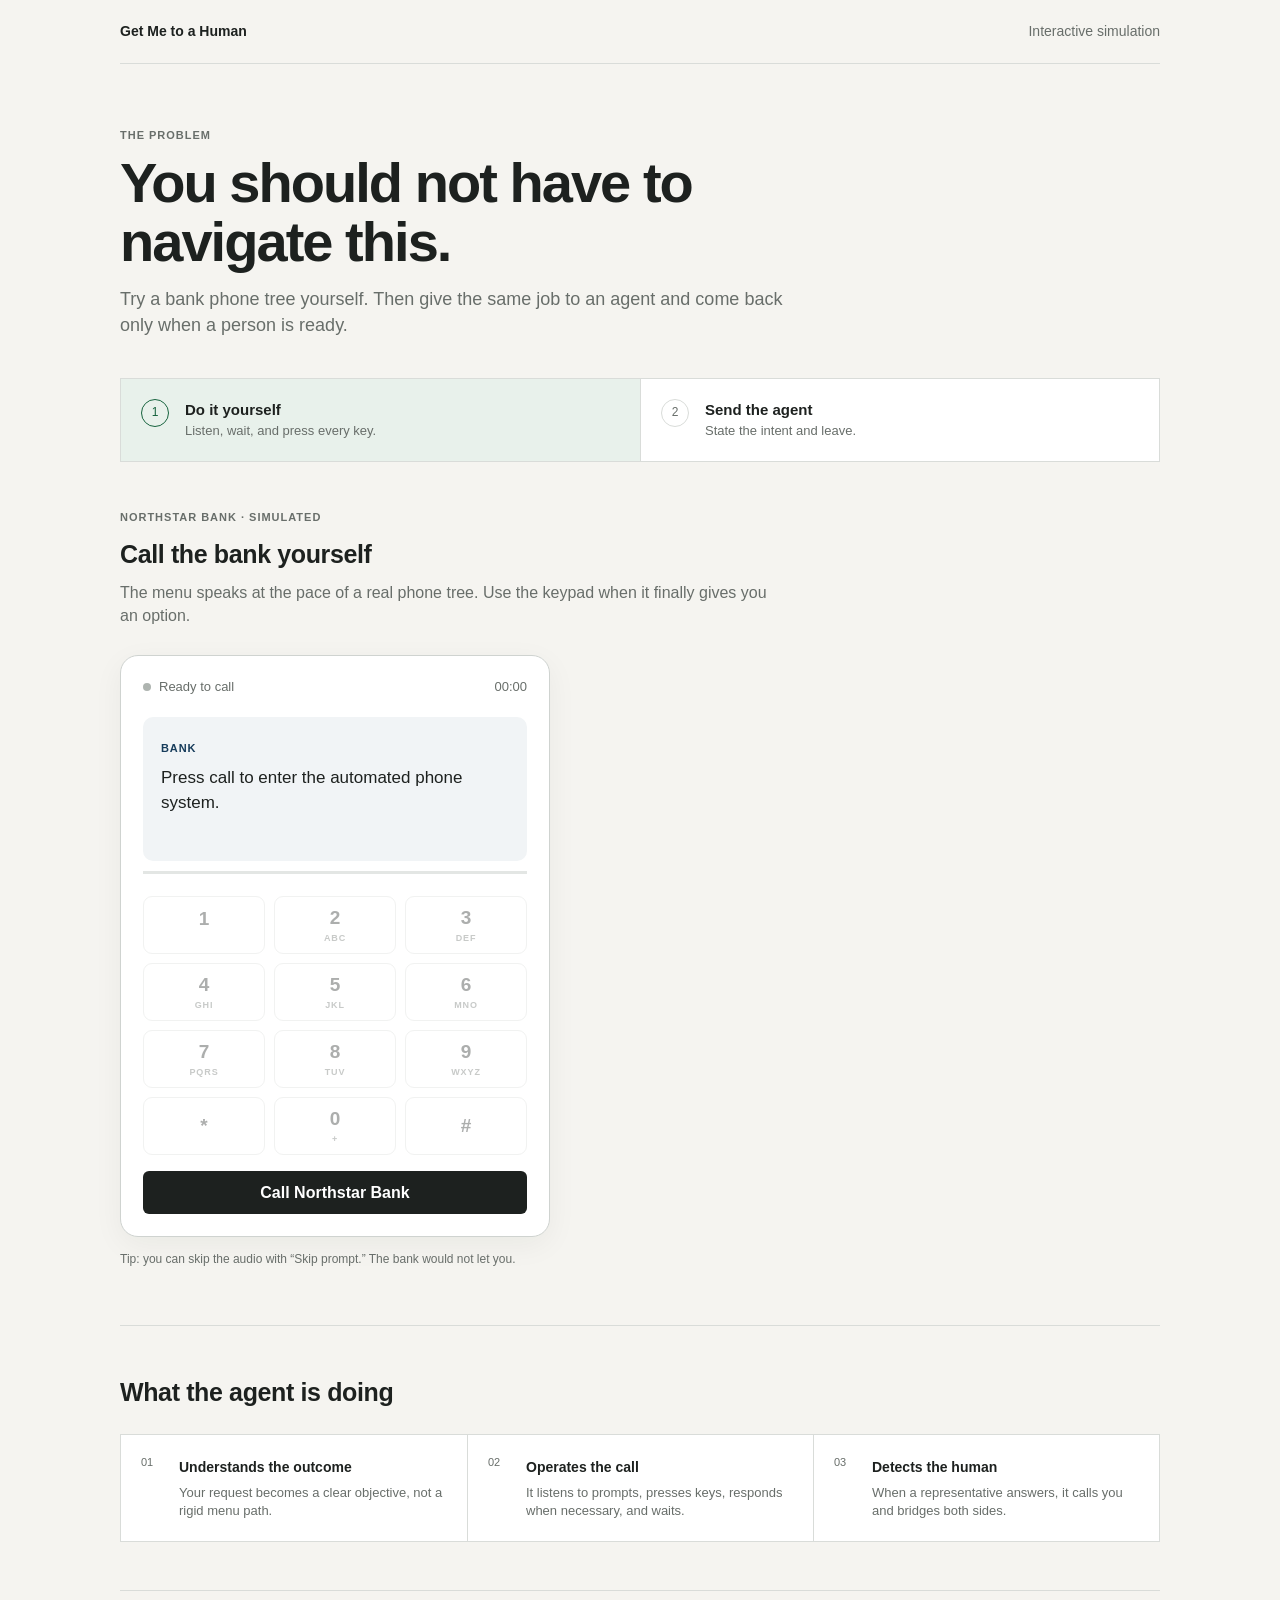
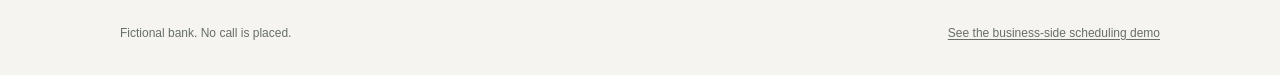
==== bank/index.html @ 04711ac1 "Add interactive bank phone-tree demo" ====
<!doctype html>
<html lang="en">
  <head>
    <meta charset="utf-8" />
    <meta name="viewport" content="width=device-width, initial-scale=1" />
    <meta name="description" content="See an AI phone agent navigate a slow bank phone tree and bring you in when a person answers." />
    <title>Bank phone tree demo · Get Me to a Human</title>
    <link rel="icon" href="../icon.svg" type="image/svg+xml" />
    <link rel="stylesheet" href="./styles.css" />
    <script src="./app.js" defer></script>
  </head>
  <body>
    <main>
      <nav>
        <a href="../">Get Me to a Human</a>
        <span>Interactive simulation</span>
      </nav>

      <header>
        <p class="eyebrow">THE PROBLEM</p>
        <h1>You should not have to navigate this.</h1>
        <p class="lede">Try a bank phone tree yourself. Then give the same job to an agent and come back only when a person is ready.</p>
      </header>

      <section class="mode-switch" aria-label="Choose a demo">
        <button class="mode active" data-mode="manual" type="button">
          <span>1</span>
          <strong>Do it yourself</strong>
          <small>Listen, wait, and press every key.</small>
        </button>
        <button class="mode" data-mode="agent" type="button">
          <span>2</span>
          <strong>Send the agent</strong>
          <small>State the intent and leave.</small>
        </button>
      </section>

      <section id="manual-demo" class="demo-panel" aria-labelledby="manual-title">
        <div class="panel-copy">
          <p class="eyebrow">NORTHSTAR BANK · SIMULATED</p>
          <h2 id="manual-title">Call the bank yourself</h2>
          <p>The menu speaks at the pace of a real phone tree. Use the keypad when it finally gives you an option.</p>
        </div>

        <div class="phone-shell">
          <div class="phone-topline">
            <div><span class="live-dot"></span><span id="manual-state">Ready to call</span></div>
            <time id="manual-time">00:00</time>
          </div>
          <div class="speaker" aria-live="polite">
            <span class="speaker-label">BANK</span>
            <p id="manual-transcript">Press call to enter the automated phone system.</p>
          </div>
          <div id="manual-progress" class="progress" aria-label="Call progress"></div>
          <div id="keypad" class="keypad" aria-label="Phone keypad">
            <button type="button" data-key="1">1<span></span></button>
            <button type="button" data-key="2">2<span>ABC</span></button>
            <button type="button" data-key="3">3<span>DEF</span></button>
            <button type="button" data-key="4">4<span>GHI</span></button>
            <button type="button" data-key="5">5<span>JKL</span></button>
            <button type="button" data-key="6">6<span>MNO</span></button>
            <button type="button" data-key="7">7<span>PQRS</span></button>
            <button type="button" data-key="8">8<span>TUV</span></button>
            <button type="button" data-key="9">9<span>WXYZ</span></button>
            <button type="button" data-key="*">*</button>
            <button type="button" data-key="0">0<span>+</span></button>
            <button type="button" data-key="#">#</button>
          </div>
          <div class="call-actions">
            <button id="manual-call" class="primary" type="button">Call Northstar Bank</button>
            <button id="manual-end" class="secondary hidden" type="button">End call</button>
          </div>
        </div>
        <p class="demo-note">Tip: you can skip the audio with “Skip prompt.” The bank would not let you.</p>
        <button id="skip-prompt" class="text-button hidden" type="button">Skip prompt</button>
      </section>

      <section id="agent-demo" class="demo-panel hidden" aria-labelledby="agent-title">
        <div class="panel-copy">
          <p class="eyebrow">THE ALTERNATIVE</p>
          <h2 id="agent-title">Tell the agent what you need</h2>
          <p>It handles the phone tree and hold time. Listen in if you want; your attention is not required.</p>
        </div>

        <form id="intent-form" class="intent-form">
          <label for="intent">What do you need from the bank?</label>
          <div class="intent-row">
            <input id="intent" value="Close my checking account" autocomplete="off" />
            <button class="primary" type="submit">Send agent</button>
          </div>
          <div class="examples" aria-label="Example intents">
            <button type="button" data-intent="Close my checking account">Close an account</button>
            <button type="button" data-intent="Report my debit card stolen">Stolen card</button>
            <button type="button" data-intent="Dispute a charge I do not recognize">Dispute a charge</button>
            <button type="button" data-intent="Ask about a mortgage payment">Mortgage help</button>
          </div>
        </form>

        <div id="agent-call" class="agent-call hidden">
          <div class="agent-summary">
            <div>
              <span class="status-dot"></span>
              <div><small id="agent-status-label">AGENT WORKING</small><strong id="agent-status">Calling Northstar Bank</strong></div>
            </div>
            <time id="agent-time">00:00</time>
          </div>

          <div class="intent-summary"><span>Intent</span><strong id="active-intent"></strong></div>

          <div class="call-layout">
            <div>
              <div class="section-label"><span>Live call</span><button id="audio-toggle" class="text-button" type="button">Mute call</button></div>
              <ol id="agent-log" class="agent-log" aria-live="polite"></ol>
            </div>
            <aside>
              <span class="aside-label">You</span>
              <div id="user-card" class="user-card waiting">
                <strong id="user-state">Free to do something else</strong>
                <p id="user-detail">We will ring you when a representative answers.</p>
              </div>
              <div class="attention">
                <span>Time you spent navigating</span>
                <strong id="attention-time">6 seconds</strong>
              </div>
            </aside>
          </div>
          <button id="restart-agent" class="secondary hidden" type="button">Try another intent</button>
        </div>
      </section>

      <section class="explanation">
        <h2>What the agent is doing</h2>
        <ol>
          <li><span>01</span><div><strong>Understands the outcome</strong><p>Your request becomes a clear objective, not a rigid menu path.</p></div></li>
          <li><span>02</span><div><strong>Operates the call</strong><p>It listens to prompts, presses keys, responds when necessary, and waits.</p></div></li>
          <li><span>03</span><div><strong>Detects the human</strong><p>When a representative answers, it calls you and bridges both sides.</p></div></li>
        </ol>
      </section>

      <footer>
        <span>Fictional bank. No call is placed.</span>
        <a href="../dentist/">See the business-side scheduling demo</a>
      </footer>
    </main>
  </body>
</html>
---- bank/styles.css ----
:root {
  --paper: #f5f4f0;
  --surface: #ffffff;
  --ink: #1d211f;
  --muted: #686e6a;
  --line: #d9dcd9;
  --accent: #17633e;
  --soft-accent: #e8f1eb;
  --bank: #173c5b;
  --alert: #a8542a;
  font-family: -apple-system, BlinkMacSystemFont, "Segoe UI", Roboto, Helvetica, Arial, sans-serif;
}

* { box-sizing: border-box; }
body { margin: 0; background: var(--paper); color: var(--ink); font-size: 16px; line-height: 1.45; }
button, input { font: inherit; }
button { cursor: pointer; }
main { width: min(1040px, calc(100% - 40px)); margin: 0 auto; }
a { color: inherit; text-underline-offset: .2em; }
nav { min-height: 64px; display: flex; align-items: center; justify-content: space-between; gap: 20px; border-bottom: 1px solid var(--line); font-size: 14px; }
nav a { font-weight: 650; text-decoration: none; }
nav span { color: var(--muted); }
header { max-width: 760px; padding: 64px 0 40px; }
.eyebrow, .section-label, .aside-label { margin: 0 0 10px; color: var(--muted); font-size: 11px; font-weight: 750; letter-spacing: .09em; }
h1, h2, h3, p { margin-top: 0; }
h1 { max-width: 650px; margin-bottom: 14px; font-size: clamp(34px, 5vw, 56px); line-height: 1.05; letter-spacing: -.035em; }
.lede { max-width: 670px; margin: 0; color: var(--muted); font-size: 18px; }

.mode-switch { display: grid; grid-template-columns: 1fr 1fr; border: 1px solid var(--line); background: var(--surface); }
.mode { display: grid; grid-template-columns: 32px 1fr; grid-template-rows: auto auto; gap: 2px 12px; padding: 20px; border: 0; background: transparent; color: var(--ink); text-align: left; }
.mode + .mode { border-left: 1px solid var(--line); }
.mode > span { grid-row: 1 / 3; width: 28px; height: 28px; display: grid; place-items: center; border: 1px solid var(--line); border-radius: 50%; color: var(--muted); font-size: 12px; }
.mode strong { font-size: 15px; }
.mode small { color: var(--muted); font-size: 13px; }
.mode.active { background: var(--soft-accent); }
.mode.active > span { border-color: var(--accent); color: var(--accent); }

.demo-panel { padding: 48px 0 56px; border-bottom: 1px solid var(--line); }
.panel-copy { max-width: 650px; margin-bottom: 28px; }
.panel-copy h2, .explanation h2 { margin-bottom: 8px; font-size: 25px; letter-spacing: -.015em; }
.panel-copy p:last-child { margin: 0; color: var(--muted); }
.phone-shell { width: min(100%, 430px); padding: 22px; border: 1px solid #cfd3d0; border-radius: 18px; background: var(--surface); box-shadow: 0 8px 30px rgba(25, 31, 27, .05); }
.phone-topline, .agent-summary { display: flex; align-items: center; justify-content: space-between; gap: 16px; color: var(--muted); font-size: 13px; }
.phone-topline > div, .agent-summary > div { display: flex; align-items: center; gap: 8px; }
.live-dot, .status-dot { width: 8px; height: 8px; border-radius: 50%; background: #aeb4b0; }
.phone-shell.calling .live-dot, .agent-call.running .status-dot, .agent-call.complete .status-dot { background: var(--accent); box-shadow: 0 0 0 4px rgba(23, 99, 62, .1); }
.speaker { min-height: 144px; margin: 20px 0 10px; padding: 18px; border-radius: 10px; background: #f1f4f6; }
.speaker-label { color: var(--bank); font-size: 11px; font-weight: 750; letter-spacing: .08em; }
.speaker p { margin: 8px 0 0; font-size: 17px; }
.progress { height: 3px; margin-bottom: 22px; overflow: hidden; background: #e3e6e4; }
.progress::before { content: ""; display: block; width: var(--progress, 0%); height: 100%; background: var(--bank); transition: width .3s linear; }
.keypad { display: grid; grid-template-columns: repeat(3, 1fr); gap: 9px; }
.keypad button { min-height: 58px; border: 1px solid var(--line); border-radius: 9px; background: #fff; color: var(--ink); font-size: 19px; font-weight: 600; }
.keypad button span { display: block; min-height: 12px; color: var(--muted); font-size: 9px; letter-spacing: .1em; }
.keypad button:disabled { cursor: not-allowed; opacity: .36; }
.keypad button:not(:disabled):active { background: #e9eeeb; transform: translateY(1px); }
.call-actions { display: flex; gap: 10px; margin-top: 16px; }
.primary, .secondary { min-height: 43px; padding: 10px 15px; border-radius: 6px; font-weight: 650; }
.primary { border: 0; background: var(--ink); color: #fff; }
.primary:hover { background: #333936; }
.secondary { border: 1px solid var(--line); background: transparent; color: var(--ink); }
.call-actions button { width: 100%; }
.demo-note { display: inline-block; margin: 14px 10px 0 0; color: var(--muted); font-size: 12px; }
.text-button { padding: 0; border: 0; background: transparent; color: var(--accent); font-size: 12px; }
.text-button:hover { text-decoration: underline; }

.intent-form { display: grid; gap: 10px; max-width: 760px; }
.intent-form label { font-size: 13px; font-weight: 650; }
.intent-row { display: grid; grid-template-columns: 1fr auto; gap: 10px; }
.intent-row input { min-width: 0; padding: 13px 14px; border: 1px solid #c7ccc8; border-radius: 6px; background: var(--surface); color: var(--ink); }
.examples { display: flex; flex-wrap: wrap; gap: 7px; }
.examples button { padding: 6px 9px; border: 1px solid var(--line); border-radius: 999px; background: transparent; color: var(--muted); font-size: 12px; }
.examples button:hover { border-color: #abb2ad; color: var(--ink); }
.agent-call { margin-top: 28px; border: 1px solid var(--line); background: var(--surface); }
.agent-summary { padding: 18px 20px; border-bottom: 1px solid var(--line); }
.agent-summary > div > div { display: grid; }
.agent-summary small { color: var(--accent); font-size: 10px; font-weight: 750; letter-spacing: .08em; }
.agent-summary strong { font-size: 15px; }
.intent-summary { display: grid; grid-template-columns: 80px 1fr; gap: 15px; padding: 14px 20px; border-bottom: 1px solid var(--line); font-size: 13px; }
.intent-summary span { color: var(--muted); }
.call-layout { display: grid; grid-template-columns: minmax(0, 1.5fr) minmax(240px, .7fr); }
.call-layout > div { min-height: 390px; padding: 20px; }
.call-layout aside { padding: 20px; border-left: 1px solid var(--line); background: #fafaf8; }
.section-label { display: flex; align-items: baseline; justify-content: space-between; }
.agent-log { margin: 0; padding: 0; list-style: none; }
.agent-log li { display: grid; grid-template-columns: 88px 1fr; gap: 12px; padding: 11px 0; border-top: 1px solid var(--line); font-size: 13px; }
.agent-log span { color: var(--muted); font-size: 11px; font-weight: 700; }
.agent-log p { margin: 0; }
.agent-log .action p { color: var(--accent); font-weight: 650; }
.user-card { padding: 15px; border: 1px solid var(--line); background: var(--surface); }
.user-card strong { display: block; font-size: 14px; }
.user-card p { margin: 5px 0 0; color: var(--muted); font-size: 12px; }
.user-card.ringing { border-color: #7aa087; background: var(--soft-accent); }
.user-card.ringing strong { color: var(--accent); }
.attention { display: grid; gap: 3px; margin-top: 20px; padding-top: 16px; border-top: 1px solid var(--line); }
.attention span { color: var(--muted); font-size: 12px; }
.attention strong { font-size: 18px; }
#restart-agent { margin: 0 20px 20px; }

.explanation { padding: 48px 0; border-bottom: 1px solid var(--line); }
.explanation ol { display: grid; grid-template-columns: repeat(3, 1fr); gap: 0; margin: 24px 0 0; padding: 0; list-style: none; border: 1px solid var(--line); background: var(--surface); }
.explanation li { display: grid; grid-template-columns: 30px 1fr; gap: 8px; padding: 20px; }
.explanation li + li { border-left: 1px solid var(--line); }
.explanation li > span { color: var(--muted); font-size: 11px; }
.explanation strong { font-size: 14px; }
.explanation p { margin: 5px 0 0; color: var(--muted); font-size: 13px; }
footer { min-height: 84px; display: flex; align-items: center; justify-content: space-between; gap: 20px; color: var(--muted); font-size: 12px; }
.hidden { display: none !important; }

button:focus-visible, input:focus-visible, a:focus-visible { outline: 2px solid rgba(23, 99, 62, .35); outline-offset: 2px; }

@media (max-width: 720px) {
  main { width: min(100% - 28px, 1040px); }
  header { padding-top: 44px; }
  .mode-switch, .call-layout, .explanation ol { grid-template-columns: 1fr; }
  .mode + .mode, .explanation li + li { border-left: 0; border-top: 1px solid var(--line); }
  .call-layout aside { border-top: 1px solid var(--line); border-left: 0; }
  .intent-row { grid-template-columns: 1fr; }
  footer { align-items: flex-start; flex-direction: column; justify-content: center; gap: 4px; }
}

@media (prefers-reduced-motion: reduce) {
  * { scroll-behavior: auto !important; }
}
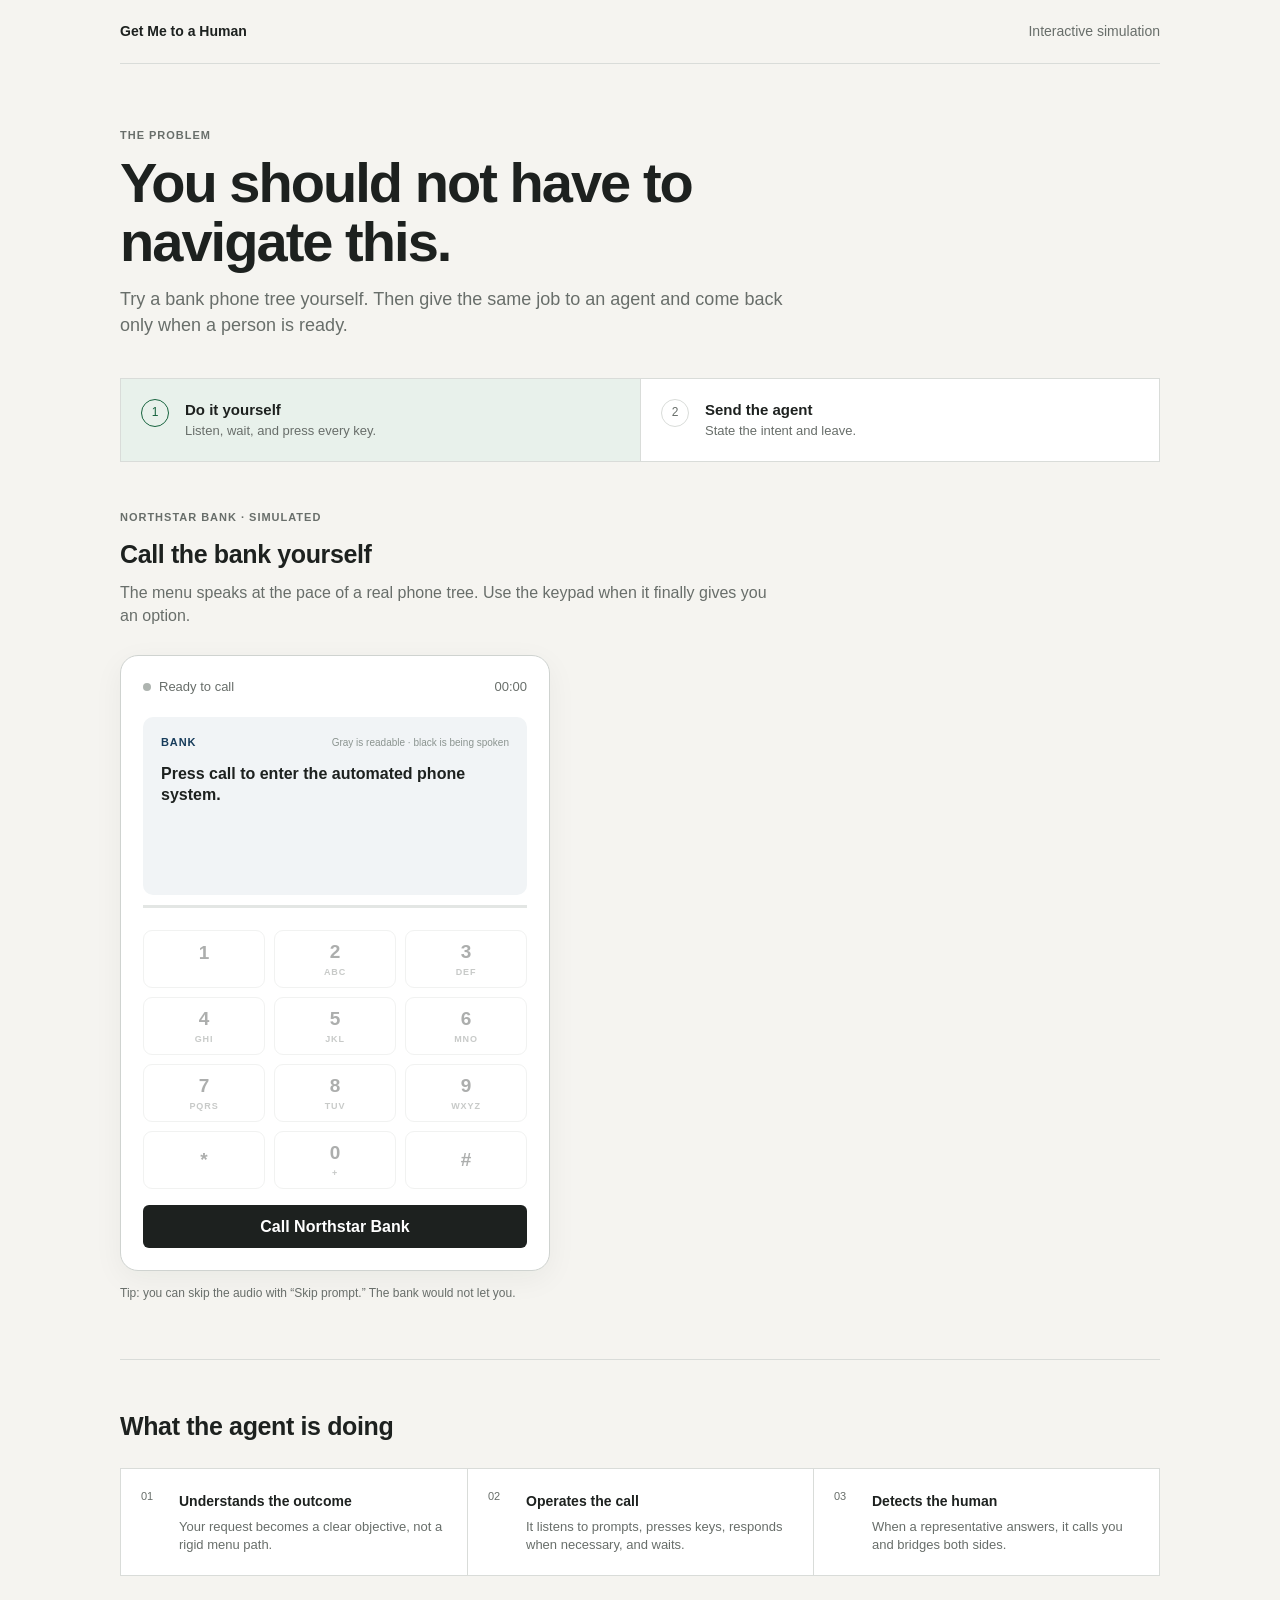
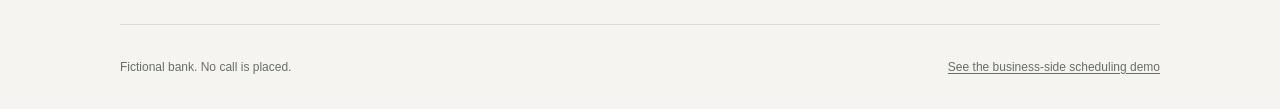
==== commit ae48219c: "Make bank IVR timing more realistic" ====
--- a/bank/index.html
+++ b/bank/index.html
@@ -48,8 +48,8 @@
             <time id="manual-time">00:00</time>
           </div>
           <div class="speaker" aria-live="polite">
-            <span class="speaker-label">BANK</span>
-            <p id="manual-transcript">Press call to enter the automated phone system.</p>
+            <div class="speaker-heading"><span class="speaker-label">BANK</span><span>Gray is readable · black is being spoken</span></div>
+            <div id="manual-transcript" class="prompt-carousel"><p class="active">Press call to enter the automated phone system.</p></div>
           </div>
           <div id="manual-progress" class="progress" aria-label="Call progress"></div>
           <div id="keypad" class="keypad" aria-label="Phone keypad">
--- a/bank/styles.css
+++ b/bank/styles.css
@@ -44,9 +44,15 @@
 .phone-topline > div, .agent-summary > div { display: flex; align-items: center; gap: 8px; }
 .live-dot, .status-dot { width: 8px; height: 8px; border-radius: 50%; background: #aeb4b0; }
 .phone-shell.calling .live-dot, .agent-call.running .status-dot, .agent-call.complete .status-dot { background: var(--accent); box-shadow: 0 0 0 4px rgba(23, 99, 62, .1); }
-.speaker { min-height: 144px; margin: 20px 0 10px; padding: 18px; border-radius: 10px; background: #f1f4f6; }
+.speaker { min-height: 178px; margin: 20px 0 10px; padding: 18px; overflow: hidden; border-radius: 10px; background: #f1f4f6; }
+.speaker-heading { display: flex; align-items: baseline; justify-content: space-between; gap: 12px; }
+.speaker-heading > span:last-child { color: #8b9490; font-size: 10px; }
 .speaker-label { color: var(--bank); font-size: 11px; font-weight: 750; letter-spacing: .08em; }
-.speaker p { margin: 8px 0 0; font-size: 17px; }
+.prompt-carousel { display: grid; grid-template-rows: repeat(3, minmax(0, auto)); gap: 7px; min-height: 112px; margin-top: 12px; }
+.prompt-carousel p { margin: 0; color: #a0a7a3; font-size: 16px; line-height: 1.32; transition: color .22s ease, opacity .22s ease, transform .22s ease; }
+.prompt-carousel p.past { color: #7d8581; opacity: .62; }
+.prompt-carousel p.active { color: var(--ink); opacity: 1; font-weight: 550; }
+.prompt-carousel p.future { opacity: .5; }
 .progress { height: 3px; margin-bottom: 22px; overflow: hidden; background: #e3e6e4; }
 .progress::before { content: ""; display: block; width: var(--progress, 0%); height: 100%; background: var(--bank); transition: width .3s linear; }
 .keypad { display: grid; grid-template-columns: repeat(3, 1fr); gap: 9px; }
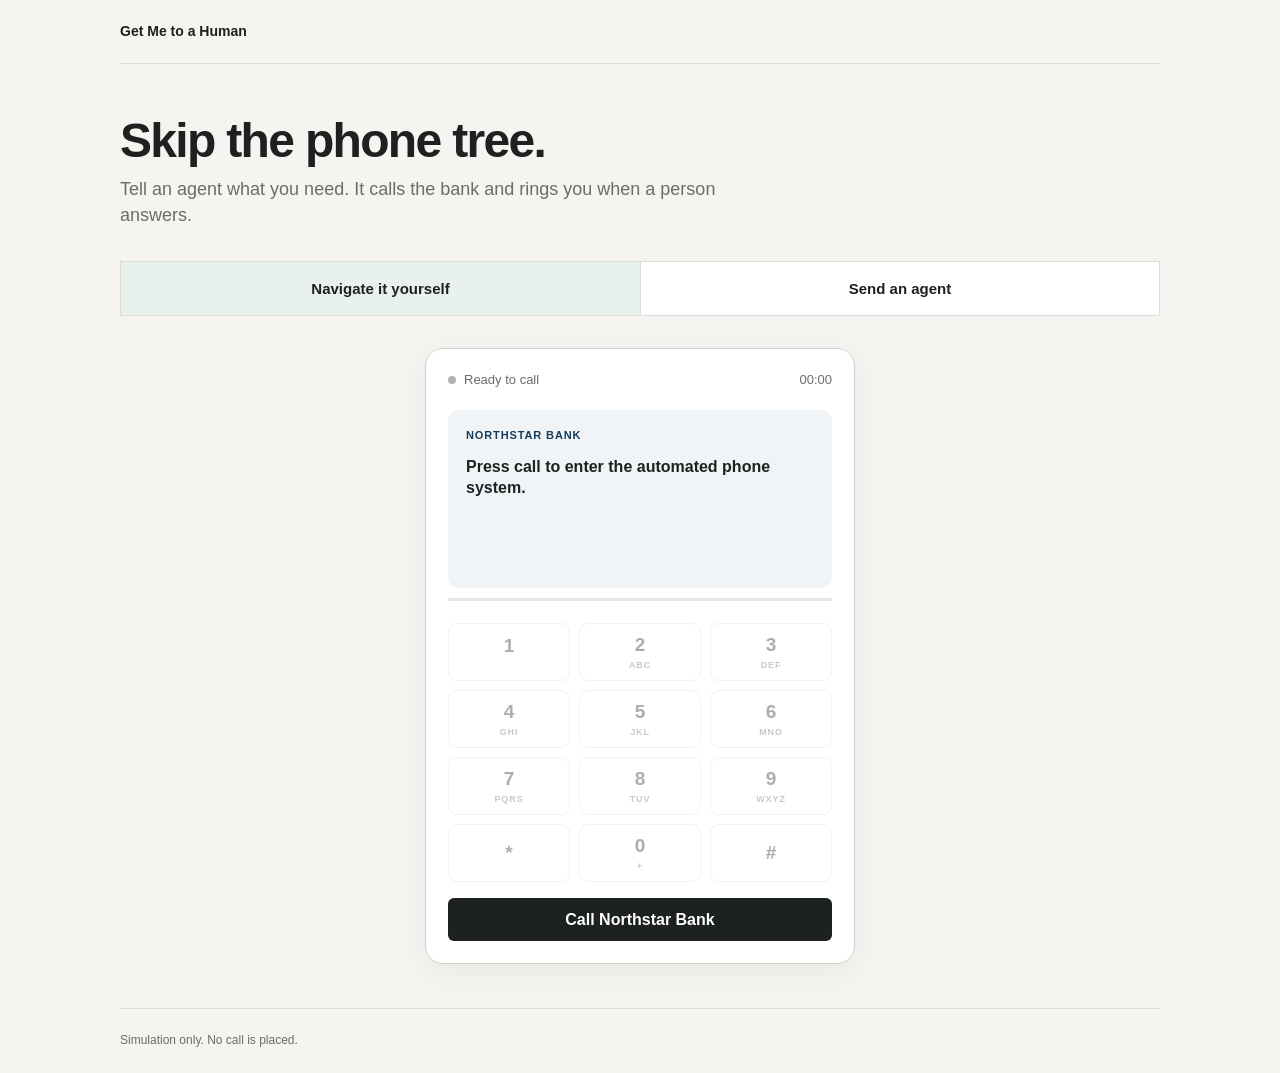
==== commit 021412cb: "Simplify bank demo interface" ====
--- a/bank/index.html
+++ b/bank/index.html
@@ -13,42 +13,30 @@
     <main>
       <nav>
         <a href="../">Get Me to a Human</a>
-        <span>Interactive simulation</span>
       </nav>
 
       <header>
-        <p class="eyebrow">THE PROBLEM</p>
-        <h1>You should not have to navigate this.</h1>
-        <p class="lede">Try a bank phone tree yourself. Then give the same job to an agent and come back only when a person is ready.</p>
+        <h1>Skip the phone tree.</h1>
+        <p class="lede">Tell an agent what you need. It calls the bank and rings you when a person answers.</p>
       </header>
 
       <section class="mode-switch" aria-label="Choose a demo">
         <button class="mode active" data-mode="manual" type="button">
-          <span>1</span>
-          <strong>Do it yourself</strong>
-          <small>Listen, wait, and press every key.</small>
+          <strong>Navigate it yourself</strong>
         </button>
         <button class="mode" data-mode="agent" type="button">
-          <span>2</span>
-          <strong>Send the agent</strong>
-          <small>State the intent and leave.</small>
+          <strong>Send an agent</strong>
         </button>
       </section>
 
-      <section id="manual-demo" class="demo-panel" aria-labelledby="manual-title">
-        <div class="panel-copy">
-          <p class="eyebrow">NORTHSTAR BANK · SIMULATED</p>
-          <h2 id="manual-title">Call the bank yourself</h2>
-          <p>The menu speaks at the pace of a real phone tree. Use the keypad when it finally gives you an option.</p>
-        </div>
-
+      <section id="manual-demo" class="demo-panel" aria-label="Navigate the bank phone tree yourself">
         <div class="phone-shell">
           <div class="phone-topline">
             <div><span class="live-dot"></span><span id="manual-state">Ready to call</span></div>
             <time id="manual-time">00:00</time>
           </div>
           <div class="speaker" aria-live="polite">
-            <div class="speaker-heading"><span class="speaker-label">BANK</span><span>Gray is readable · black is being spoken</span></div>
+            <div class="speaker-heading"><span class="speaker-label">NORTHSTAR BANK</span></div>
             <div id="manual-transcript" class="prompt-carousel"><p class="active">Press call to enter the automated phone system.</p></div>
           </div>
           <div id="manual-progress" class="progress" aria-label="Call progress"></div>
@@ -71,19 +59,12 @@
             <button id="manual-end" class="secondary hidden" type="button">End call</button>
           </div>
         </div>
-        <p class="demo-note">Tip: you can skip the audio with “Skip prompt.” The bank would not let you.</p>
         <button id="skip-prompt" class="text-button hidden" type="button">Skip prompt</button>
       </section>
 
-      <section id="agent-demo" class="demo-panel hidden" aria-labelledby="agent-title">
-        <div class="panel-copy">
-          <p class="eyebrow">THE ALTERNATIVE</p>
-          <h2 id="agent-title">Tell the agent what you need</h2>
-          <p>It handles the phone tree and hold time. Listen in if you want; your attention is not required.</p>
-        </div>
-
+      <section id="agent-demo" class="demo-panel hidden" aria-label="Send an agent through the bank phone tree">
         <form id="intent-form" class="intent-form">
-          <label for="intent">What do you need from the bank?</label>
+          <label for="intent">What do you need?</label>
           <div class="intent-row">
             <input id="intent" value="Close my checking account" autocomplete="off" />
             <button class="primary" type="submit">Send agent</button>
@@ -128,18 +109,8 @@
         </div>
       </section>
 
-      <section class="explanation">
-        <h2>What the agent is doing</h2>
-        <ol>
-          <li><span>01</span><div><strong>Understands the outcome</strong><p>Your request becomes a clear objective, not a rigid menu path.</p></div></li>
-          <li><span>02</span><div><strong>Operates the call</strong><p>It listens to prompts, presses keys, responds when necessary, and waits.</p></div></li>
-          <li><span>03</span><div><strong>Detects the human</strong><p>When a representative answers, it calls you and bridges both sides.</p></div></li>
-        </ol>
-      </section>
-
       <footer>
-        <span>Fictional bank. No call is placed.</span>
-        <a href="../dentist/">See the business-side scheduling demo</a>
+        <span>Simulation only. No call is placed.</span>
       </footer>
     </main>
   </body>
--- a/bank/styles.css
+++ b/bank/styles.css
@@ -20,33 +20,29 @@
 nav { min-height: 64px; display: flex; align-items: center; justify-content: space-between; gap: 20px; border-bottom: 1px solid var(--line); font-size: 14px; }
 nav a { font-weight: 650; text-decoration: none; }
 nav span { color: var(--muted); }
-header { max-width: 760px; padding: 64px 0 40px; }
+header { max-width: 700px; padding: 52px 0 32px; }
 .eyebrow, .section-label, .aside-label { margin: 0 0 10px; color: var(--muted); font-size: 11px; font-weight: 750; letter-spacing: .09em; }
 h1, h2, h3, p { margin-top: 0; }
-h1 { max-width: 650px; margin-bottom: 14px; font-size: clamp(34px, 5vw, 56px); line-height: 1.05; letter-spacing: -.035em; }
+h1 { max-width: 650px; margin-bottom: 10px; font-size: clamp(32px, 4.5vw, 48px); line-height: 1.05; letter-spacing: -.035em; }
 .lede { max-width: 670px; margin: 0; color: var(--muted); font-size: 18px; }
 
 .mode-switch { display: grid; grid-template-columns: 1fr 1fr; border: 1px solid var(--line); background: var(--surface); }
-.mode { display: grid; grid-template-columns: 32px 1fr; grid-template-rows: auto auto; gap: 2px 12px; padding: 20px; border: 0; background: transparent; color: var(--ink); text-align: left; }
+.mode { padding: 15px 18px; border: 0; background: transparent; color: var(--ink); text-align: center; }
 .mode + .mode { border-left: 1px solid var(--line); }
-.mode > span { grid-row: 1 / 3; width: 28px; height: 28px; display: grid; place-items: center; border: 1px solid var(--line); border-radius: 50%; color: var(--muted); font-size: 12px; }
 .mode strong { font-size: 15px; }
-.mode small { color: var(--muted); font-size: 13px; }
 .mode.active { background: var(--soft-accent); }
-.mode.active > span { border-color: var(--accent); color: var(--accent); }
 
-.demo-panel { padding: 48px 0 56px; border-bottom: 1px solid var(--line); }
+.demo-panel { padding: 32px 0 44px; border-bottom: 1px solid var(--line); }
 .panel-copy { max-width: 650px; margin-bottom: 28px; }
 .panel-copy h2, .explanation h2 { margin-bottom: 8px; font-size: 25px; letter-spacing: -.015em; }
 .panel-copy p:last-child { margin: 0; color: var(--muted); }
-.phone-shell { width: min(100%, 430px); padding: 22px; border: 1px solid #cfd3d0; border-radius: 18px; background: var(--surface); box-shadow: 0 8px 30px rgba(25, 31, 27, .05); }
+.phone-shell { width: min(100%, 430px); margin: 0 auto; padding: 22px; border: 1px solid #cfd3d0; border-radius: 18px; background: var(--surface); box-shadow: 0 8px 30px rgba(25, 31, 27, .05); }
 .phone-topline, .agent-summary { display: flex; align-items: center; justify-content: space-between; gap: 16px; color: var(--muted); font-size: 13px; }
 .phone-topline > div, .agent-summary > div { display: flex; align-items: center; gap: 8px; }
 .live-dot, .status-dot { width: 8px; height: 8px; border-radius: 50%; background: #aeb4b0; }
 .phone-shell.calling .live-dot, .agent-call.running .status-dot, .agent-call.complete .status-dot { background: var(--accent); box-shadow: 0 0 0 4px rgba(23, 99, 62, .1); }
 .speaker { min-height: 178px; margin: 20px 0 10px; padding: 18px; overflow: hidden; border-radius: 10px; background: #f1f4f6; }
 .speaker-heading { display: flex; align-items: baseline; justify-content: space-between; gap: 12px; }
-.speaker-heading > span:last-child { color: #8b9490; font-size: 10px; }
 .speaker-label { color: var(--bank); font-size: 11px; font-weight: 750; letter-spacing: .08em; }
 .prompt-carousel { display: grid; grid-template-rows: repeat(3, minmax(0, auto)); gap: 7px; min-height: 112px; margin-top: 12px; }
 .prompt-carousel p { margin: 0; color: #a0a7a3; font-size: 16px; line-height: 1.32; transition: color .22s ease, opacity .22s ease, transform .22s ease; }
@@ -66,8 +62,8 @@
 .primary:hover { background: #333936; }
 .secondary { border: 1px solid var(--line); background: transparent; color: var(--ink); }
 .call-actions button { width: 100%; }
-.demo-note { display: inline-block; margin: 14px 10px 0 0; color: var(--muted); font-size: 12px; }
 .text-button { padding: 0; border: 0; background: transparent; color: var(--accent); font-size: 12px; }
+#skip-prompt { margin-top: 12px; }
 .text-button:hover { text-decoration: underline; }
 
 .intent-form { display: grid; gap: 10px; max-width: 760px; }
@@ -103,14 +99,7 @@
 .attention strong { font-size: 18px; }
 #restart-agent { margin: 0 20px 20px; }
 
-.explanation { padding: 48px 0; border-bottom: 1px solid var(--line); }
-.explanation ol { display: grid; grid-template-columns: repeat(3, 1fr); gap: 0; margin: 24px 0 0; padding: 0; list-style: none; border: 1px solid var(--line); background: var(--surface); }
-.explanation li { display: grid; grid-template-columns: 30px 1fr; gap: 8px; padding: 20px; }
-.explanation li + li { border-left: 1px solid var(--line); }
-.explanation li > span { color: var(--muted); font-size: 11px; }
-.explanation strong { font-size: 14px; }
-.explanation p { margin: 5px 0 0; color: var(--muted); font-size: 13px; }
-footer { min-height: 84px; display: flex; align-items: center; justify-content: space-between; gap: 20px; color: var(--muted); font-size: 12px; }
+footer { min-height: 64px; display: flex; align-items: center; color: var(--muted); font-size: 12px; }
 .hidden { display: none !important; }
 
 button:focus-visible, input:focus-visible, a:focus-visible { outline: 2px solid rgba(23, 99, 62, .35); outline-offset: 2px; }
@@ -118,8 +107,7 @@
 @media (max-width: 720px) {
   main { width: min(100% - 28px, 1040px); }
   header { padding-top: 44px; }
-  .mode-switch, .call-layout, .explanation ol { grid-template-columns: 1fr; }
-  .mode + .mode, .explanation li + li { border-left: 0; border-top: 1px solid var(--line); }
+  .call-layout { grid-template-columns: 1fr; }
   .call-layout aside { border-top: 1px solid var(--line); border-left: 0; }
   .intent-row { grid-template-columns: 1fr; }
   footer { align-items: flex-start; flex-direction: column; justify-content: center; gap: 4px; }
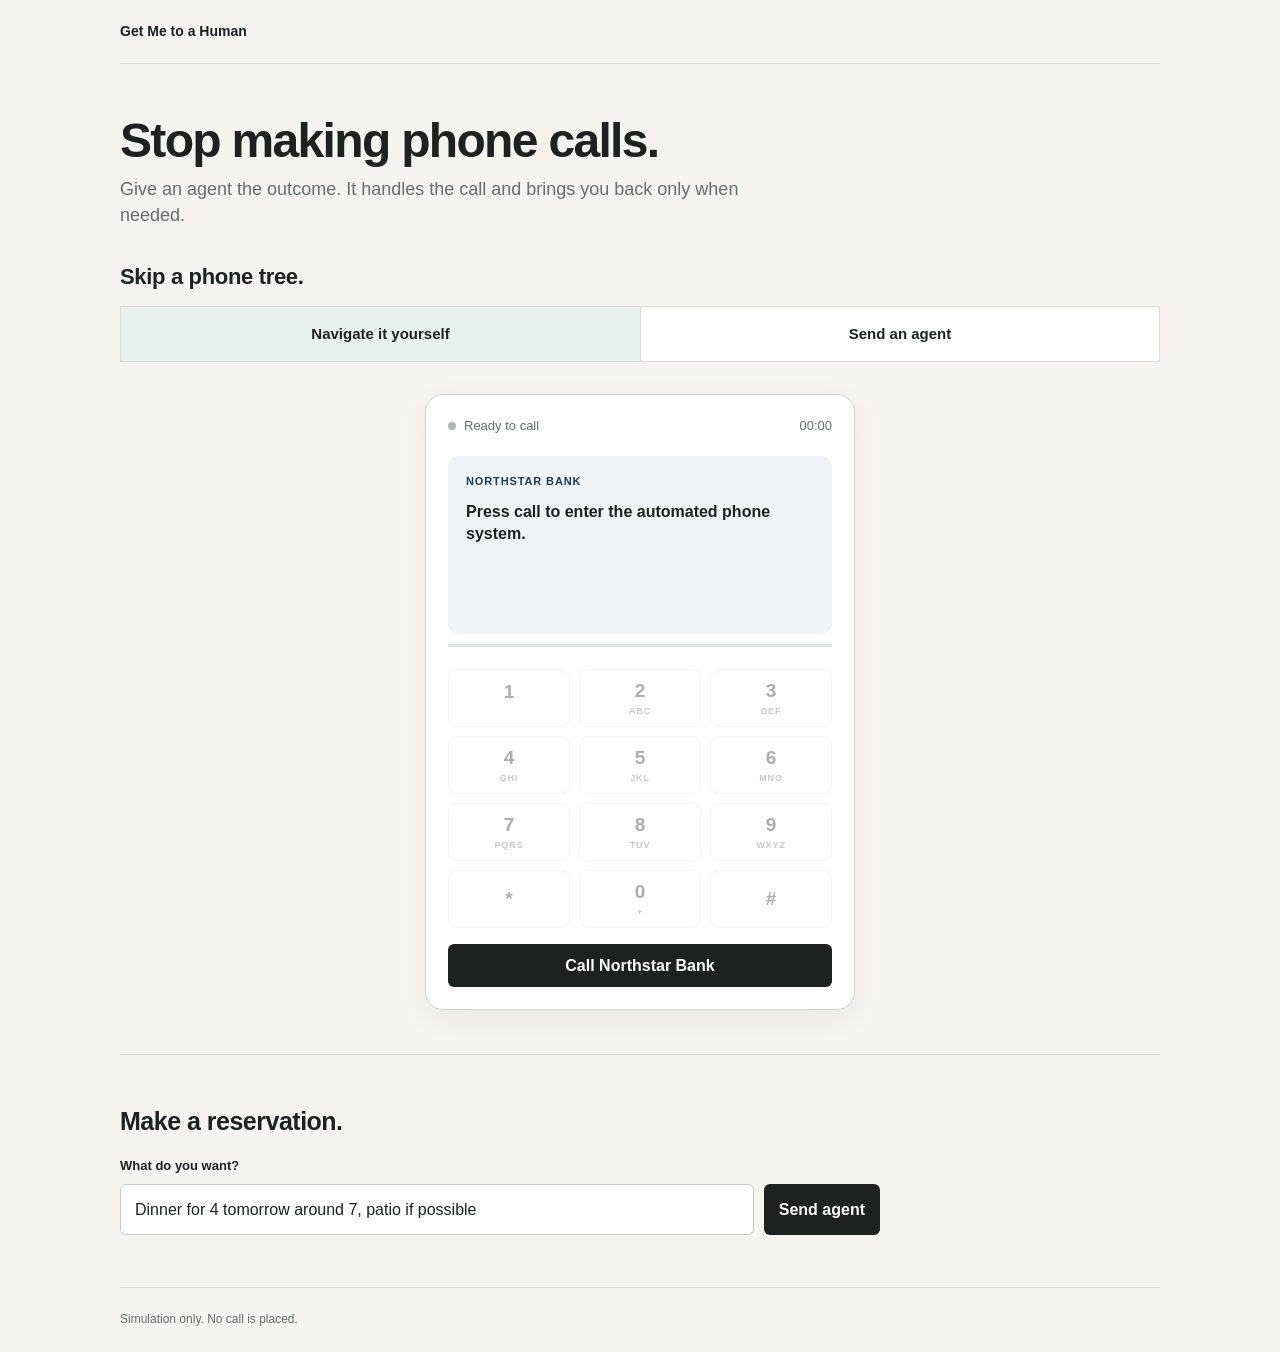
==== commit 8d88bfcc: "Add autonomous reservation demo" ====
--- a/bank/index.html
+++ b/bank/index.html
@@ -16,10 +16,11 @@
       </nav>
 
       <header>
-        <h1>Skip the phone tree.</h1>
-        <p class="lede">Tell an agent what you need. It calls the bank and rings you when a person answers.</p>
+        <h1>Stop making phone calls.</h1>
+        <p class="lede">Give an agent the outcome. It handles the call and brings you back only when needed.</p>
       </header>
 
+      <h2 class="scenario-title">Skip a phone tree.</h2>
       <section class="mode-switch" aria-label="Choose a demo">
         <button class="mode active" data-mode="manual" type="button">
           <strong>Navigate it yourself</strong>
@@ -30,7 +31,8 @@
       </section>
 
       <section id="manual-demo" class="demo-panel" aria-label="Navigate the bank phone tree yourself">
-        <div class="phone-shell">
+        <div id="manual-experience" class="manual-experience">
+          <div class="phone-shell">
           <div class="phone-topline">
             <div><span class="live-dot"></span><span id="manual-state">Ready to call</span></div>
             <time id="manual-time">00:00</time>
@@ -54,10 +56,18 @@
             <button type="button" data-key="0">0<span>+</span></button>
             <button type="button" data-key="#">#</button>
           </div>
-          <div class="call-actions">
-            <button id="manual-call" class="primary" type="button">Call Northstar Bank</button>
-            <button id="manual-end" class="secondary hidden" type="button">End call</button>
+            <div class="call-actions">
+              <button id="manual-call" class="primary" type="button">Call Northstar Bank</button>
+              <button id="manual-end" class="secondary hidden" type="button">End call</button>
+            </div>
           </div>
+          <aside id="hold-card" class="hold-card hidden" aria-live="polite">
+            <span>ESTIMATED WAIT</span>
+            <strong>More than 20 minutes</strong>
+            <div class="hold-wave" aria-hidden="true"><i></i><i></i><i></i><i></i><i></i></div>
+            <h2>Now you wait by the phone.</h2>
+            <p>Stay close so you do not miss the representative when someone finally answers.</p>
+          </aside>
         </div>
         <button id="skip-prompt" class="text-button hidden" type="button">Skip prompt</button>
       </section>
@@ -109,6 +119,31 @@
         </div>
       </section>
 
+      <section id="reservation-demo" class="reservation-demo" aria-label="Ask an agent to make a restaurant reservation">
+        <h2>Make a reservation.</h2>
+        <form id="reservation-form" class="reservation-form">
+          <label for="reservation-request">What do you want?</label>
+          <div class="intent-row">
+            <input id="reservation-request" value="Dinner for 4 tomorrow around 7, patio if possible" autocomplete="off" />
+            <button class="primary" type="submit">Send agent</button>
+          </div>
+        </form>
+
+        <div id="reservation-call" class="reservation-call hidden">
+          <div class="reservation-heading">
+            <div><span class="status-dot"></span><strong id="reservation-status">Calling Marlow</strong></div>
+            <time id="reservation-time">00:00</time>
+          </div>
+          <ol id="reservation-log" class="reservation-log" aria-live="polite"></ol>
+          <div id="reservation-result" class="reservation-result hidden">
+            <span>RESERVED</span>
+            <strong id="reservation-summary">Tomorrow · 7:30 PM · Patio · Party of 4</strong>
+            <p id="reservation-decision">The agent moved the time by 30 minutes to keep the patio preference.</p>
+          </div>
+          <button id="reservation-restart" class="secondary hidden" type="button">Try another request</button>
+        </div>
+      </section>
+
       <footer>
         <span>Simulation only. No call is placed.</span>
       </footer>
--- a/bank/styles.css
+++ b/bank/styles.css
@@ -25,6 +25,7 @@
 h1, h2, h3, p { margin-top: 0; }
 h1 { max-width: 650px; margin-bottom: 10px; font-size: clamp(32px, 4.5vw, 48px); line-height: 1.05; letter-spacing: -.035em; }
 .lede { max-width: 670px; margin: 0; color: var(--muted); font-size: 18px; }
+.scenario-title { margin: 0 0 14px; font-size: 22px; letter-spacing: -.015em; }
 
 .mode-switch { display: grid; grid-template-columns: 1fr 1fr; border: 1px solid var(--line); background: var(--surface); }
 .mode { padding: 15px 18px; border: 0; background: transparent; color: var(--ink); text-align: center; }
@@ -33,6 +34,8 @@
 .mode.active { background: var(--soft-accent); }
 
 .demo-panel { padding: 32px 0 44px; border-bottom: 1px solid var(--line); }
+.manual-experience { display: grid; grid-template-columns: minmax(0, 430px); justify-content: center; gap: 24px; transition: grid-template-columns .3s ease; }
+.manual-experience.holding { grid-template-columns: minmax(0, 430px) minmax(260px, 350px); align-items: center; }
 .panel-copy { max-width: 650px; margin-bottom: 28px; }
 .panel-copy h2, .explanation h2 { margin-bottom: 8px; font-size: 25px; letter-spacing: -.015em; }
 .panel-copy p:last-child { margin: 0; color: var(--muted); }
@@ -62,6 +65,18 @@
 .primary:hover { background: #333936; }
 .secondary { border: 1px solid var(--line); background: transparent; color: var(--ink); }
 .call-actions button { width: 100%; }
+.hold-card { padding: 24px; border: 1px solid #d5c8b7; background: #fffaf2; }
+.hold-card > span { display: block; color: var(--alert); font-size: 10px; font-weight: 750; letter-spacing: .09em; }
+.hold-card > strong { display: block; margin-top: 4px; font-size: 21px; }
+.hold-card h2 { margin: 24px 0 6px; font-size: 21px; letter-spacing: -.015em; }
+.hold-card p { margin: 0; color: var(--muted); font-size: 14px; }
+.hold-wave { height: 36px; display: flex; align-items: center; gap: 4px; margin-top: 20px; }
+.hold-wave i { width: 3px; height: 10px; background: #b68655; animation: hold-wave .9s ease-in-out infinite alternate; }
+.hold-wave i:nth-child(2) { height: 22px; animation-delay: -.5s; }
+.hold-wave i:nth-child(3) { height: 30px; animation-delay: -.25s; }
+.hold-wave i:nth-child(4) { height: 18px; animation-delay: -.7s; }
+.hold-wave i:nth-child(5) { height: 12px; animation-delay: -.35s; }
+@keyframes hold-wave { from { transform: scaleY(.55); opacity: .5; } to { transform: scaleY(1); opacity: 1; } }
 .text-button { padding: 0; border: 0; background: transparent; color: var(--accent); font-size: 12px; }
 #skip-prompt { margin-top: 12px; }
 .text-button:hover { text-decoration: underline; }
@@ -99,6 +114,27 @@
 .attention strong { font-size: 18px; }
 #restart-agent { margin: 0 20px 20px; }
 
+.reservation-demo { padding: 48px 0 52px; border-bottom: 1px solid var(--line); }
+.reservation-demo > h2 { margin-bottom: 18px; font-size: 25px; letter-spacing: -.02em; }
+.reservation-form { display: grid; gap: 8px; max-width: 760px; }
+.reservation-form label { font-size: 13px; font-weight: 650; }
+.reservation-call { max-width: 760px; margin-top: 24px; border: 1px solid var(--line); background: var(--surface); }
+.reservation-call.running .status-dot, .reservation-call.complete .status-dot { background: var(--accent); box-shadow: 0 0 0 4px rgba(23, 99, 62, .1); }
+.reservation-heading { display: flex; align-items: center; justify-content: space-between; gap: 16px; padding: 17px 20px; border-bottom: 1px solid var(--line); }
+.reservation-heading > div { display: flex; align-items: center; gap: 10px; }
+.reservation-heading strong { font-size: 14px; }
+.reservation-heading time { color: var(--muted); font-size: 12px; }
+.reservation-log { margin: 0; padding: 0 20px; list-style: none; }
+.reservation-log li { display: grid; grid-template-columns: 90px 1fr; gap: 12px; padding: 12px 0; border-bottom: 1px solid var(--line); font-size: 13px; }
+.reservation-log span { color: var(--muted); font-size: 11px; font-weight: 700; }
+.reservation-log p { margin: 0; }
+.reservation-log .agent p { color: var(--accent); }
+.reservation-result { margin: 20px; padding: 18px; border: 1px solid #8eb09a; background: var(--soft-accent); }
+.reservation-result span { display: block; color: var(--accent); font-size: 10px; font-weight: 750; letter-spacing: .09em; }
+.reservation-result strong { display: block; margin-top: 4px; font-size: 17px; }
+.reservation-result p { margin: 5px 0 0; color: var(--muted); font-size: 13px; }
+#reservation-restart { margin: 0 20px 20px; }
+
 footer { min-height: 64px; display: flex; align-items: center; color: var(--muted); font-size: 12px; }
 .hidden { display: none !important; }
 
@@ -108,6 +144,7 @@
   main { width: min(100% - 28px, 1040px); }
   header { padding-top: 44px; }
   .call-layout { grid-template-columns: 1fr; }
+  .manual-experience.holding { grid-template-columns: minmax(0, 430px); }
   .call-layout aside { border-top: 1px solid var(--line); border-left: 0; }
   .intent-row { grid-template-columns: 1fr; }
   footer { align-items: flex-start; flex-direction: column; justify-content: center; gap: 4px; }
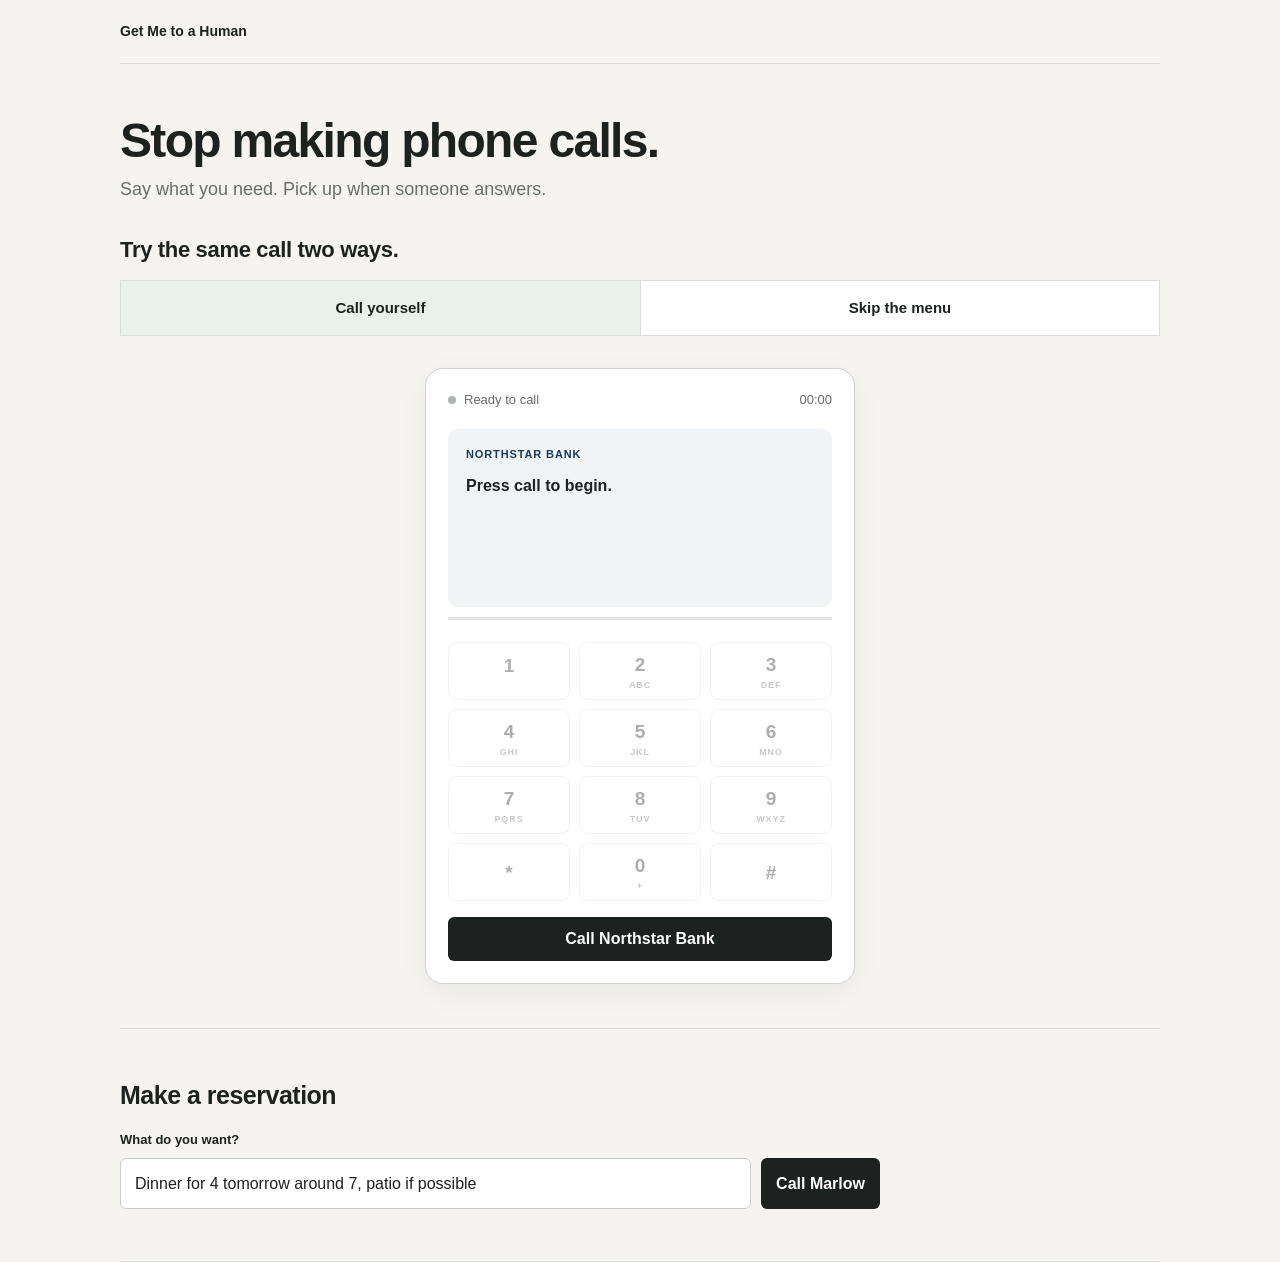
==== commit 42943cd0: "Remove self-narrating demo copy" ====
--- a/bank/index.html
+++ b/bank/index.html
@@ -3,8 +3,8 @@
   <head>
     <meta charset="utf-8" />
     <meta name="viewport" content="width=device-width, initial-scale=1" />
-    <meta name="description" content="See an AI phone agent navigate a slow bank phone tree and bring you in when a person answers." />
-    <title>Bank phone tree demo · Get Me to a Human</title>
+    <meta name="description" content="Skip phone menus and hold time." />
+    <title>Get Me to a Human</title>
     <link rel="icon" href="../icon.svg" type="image/svg+xml" />
     <link rel="stylesheet" href="./styles.css" />
     <script src="./app.js" defer></script>
@@ -17,16 +17,16 @@
 
       <header>
         <h1>Stop making phone calls.</h1>
-        <p class="lede">Give an agent the outcome. It handles the call and brings you back only when needed.</p>
+        <p class="lede">Say what you need. Pick up when someone answers.</p>
       </header>
 
-      <h2 class="scenario-title">Skip a phone tree.</h2>
-      <section class="mode-switch" aria-label="Choose a demo">
+      <h2 class="scenario-title">Try the same call two ways.</h2>
+      <section class="mode-switch" aria-label="Choose how to call">
         <button class="mode active" data-mode="manual" type="button">
-          <strong>Navigate it yourself</strong>
+          <strong>Call yourself</strong>
         </button>
         <button class="mode" data-mode="agent" type="button">
-          <strong>Send an agent</strong>
+          <strong>Skip the menu</strong>
         </button>
       </section>
 
@@ -39,7 +39,7 @@
           </div>
           <div class="speaker" aria-live="polite">
             <div class="speaker-heading"><span class="speaker-label">NORTHSTAR BANK</span></div>
-            <div id="manual-transcript" class="prompt-carousel"><p class="active">Press call to enter the automated phone system.</p></div>
+            <div id="manual-transcript" class="prompt-carousel"><p class="active">Press call to begin.</p></div>
           </div>
           <div id="manual-progress" class="progress" aria-label="Call progress"></div>
           <div id="keypad" class="keypad" aria-label="Phone keypad">
@@ -72,12 +72,12 @@
         <button id="skip-prompt" class="text-button hidden" type="button">Skip prompt</button>
       </section>
 
-      <section id="agent-demo" class="demo-panel hidden" aria-label="Send an agent through the bank phone tree">
+      <section id="agent-demo" class="demo-panel hidden" aria-label="Skip the bank phone tree">
         <form id="intent-form" class="intent-form">
           <label for="intent">What do you need?</label>
           <div class="intent-row">
             <input id="intent" value="Close my checking account" autocomplete="off" />
-            <button class="primary" type="submit">Send agent</button>
+            <button class="primary" type="submit">Start call</button>
           </div>
           <div class="examples" aria-label="Example intents">
             <button type="button" data-intent="Close my checking account">Close an account</button>
@@ -91,16 +91,16 @@
           <div class="agent-summary">
             <div>
               <span class="status-dot"></span>
-              <div><small id="agent-status-label">AGENT WORKING</small><strong id="agent-status">Calling Northstar Bank</strong></div>
+              <div><small id="agent-status-label">CALL</small><strong id="agent-status">Calling Northstar Bank</strong></div>
             </div>
             <time id="agent-time">00:00</time>
           </div>
 
-          <div class="intent-summary"><span>Intent</span><strong id="active-intent"></strong></div>
+          <div class="intent-summary"><span>Request</span><strong id="active-intent"></strong></div>
 
           <div class="call-layout">
             <div>
-              <div class="section-label"><span>Live call</span><button id="audio-toggle" class="text-button" type="button">Mute call</button></div>
+              <div class="section-label"><span>Call</span><button id="audio-toggle" class="text-button" type="button">Mute</button></div>
               <ol id="agent-log" class="agent-log" aria-live="polite"></ol>
             </div>
             <aside>
@@ -115,17 +115,17 @@
               </div>
             </aside>
           </div>
-          <button id="restart-agent" class="secondary hidden" type="button">Try another intent</button>
+          <button id="restart-agent" class="secondary hidden" type="button">Start over</button>
         </div>
       </section>
 
-      <section id="reservation-demo" class="reservation-demo" aria-label="Ask an agent to make a restaurant reservation">
-        <h2>Make a reservation.</h2>
+      <section id="reservation-demo" class="reservation-demo" aria-label="Make a restaurant reservation">
+        <h2>Make a reservation</h2>
         <form id="reservation-form" class="reservation-form">
           <label for="reservation-request">What do you want?</label>
           <div class="intent-row">
             <input id="reservation-request" value="Dinner for 4 tomorrow around 7, patio if possible" autocomplete="off" />
-            <button class="primary" type="submit">Send agent</button>
+            <button class="primary" type="submit">Call Marlow</button>
           </div>
         </form>
 
@@ -138,15 +138,11 @@
           <div id="reservation-result" class="reservation-result hidden">
             <span>RESERVED</span>
             <strong id="reservation-summary">Tomorrow · 7:30 PM · Patio · Party of 4</strong>
-            <p id="reservation-decision">The agent moved the time by 30 minutes to keep the patio preference.</p>
+            <p id="reservation-decision">Patio kept · shifted 30 minutes later</p>
           </div>
-          <button id="reservation-restart" class="secondary hidden" type="button">Try another request</button>
+          <button id="reservation-restart" class="secondary hidden" type="button">Start over</button>
         </div>
       </section>
-
-      <footer>
-        <span>Simulation only. No call is placed.</span>
-      </footer>
     </main>
   </body>
 </html>
